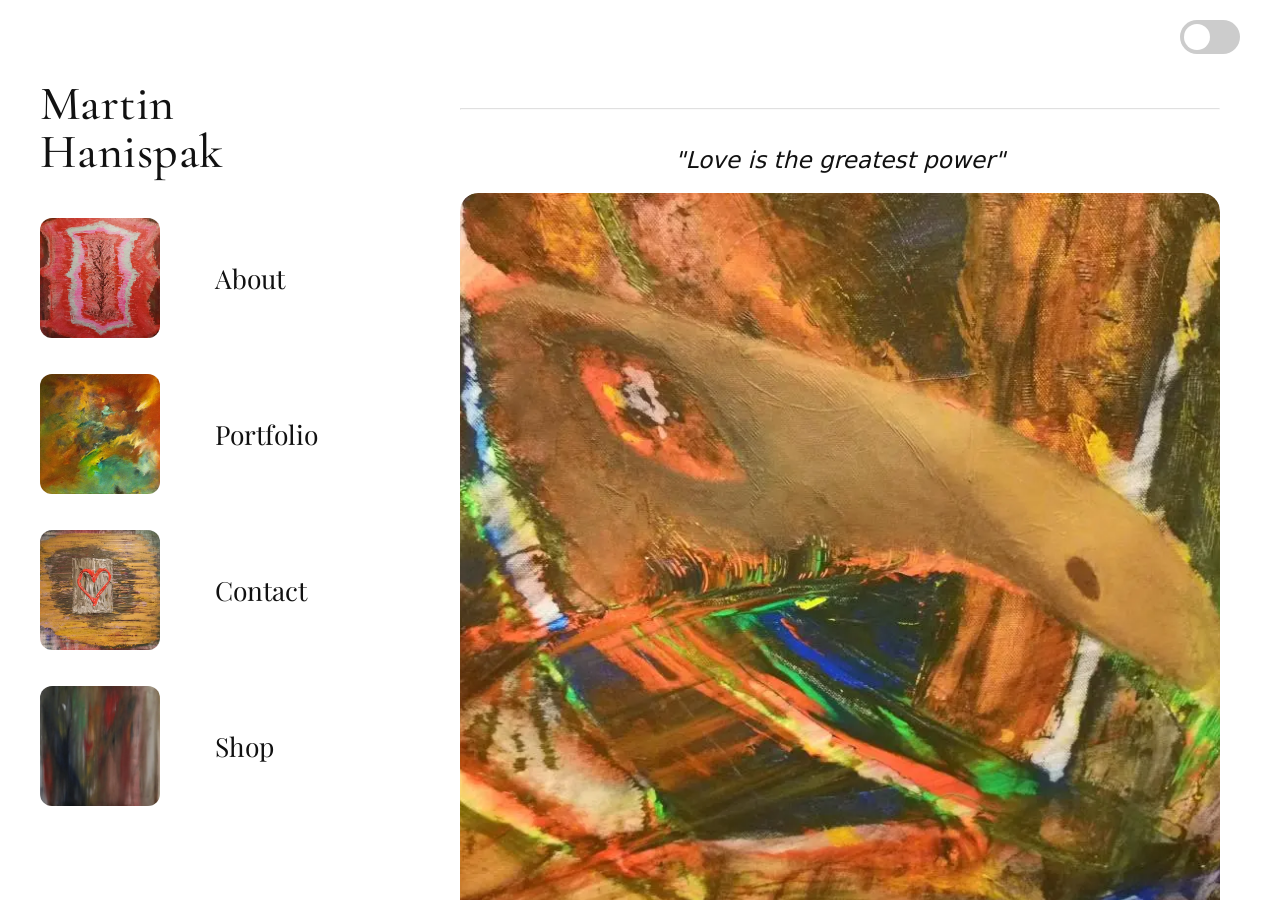
==== index.html @ a9ef5f35 "changes dark mode and about page dots on homeslide" ====
<!DOCTYPE html>
<html lang="en">
<head>
    <meta charset="UTF-8">
    <meta name="viewport" content="width=device-width, initial-scale=1.0">
    <title>Martin Hanispak</title>
    <link rel="icon" href="images/Memory.webp">
    <link rel="stylesheet" href="style.css">
        <script>
        (function(){
            document.documentElement.classList.remove('theme-preload');
            document.documentElement.style.background = '';
        })();
        </script>
</head>

<body class="home-page">

<!-- Top banner -->
<div id="top-banner" class="theme-banner" style="
    position: fixed;
    top: 20px;
    left: 50%;
    transform: translateX(-60%);
    max-width: 600px;
    color: var(--muted);
    padding: 12px 16px;
    font-size: 1rem;
    border-radius: 10px;
    z-index: 150;
    text-align: center;
    opacity: 0;
    visibility: hidden;
    pointer-events: none;
    transition: opacity 0.35s ease, visibility 0.35s ease;
">
    This website is still growing and evolving.<br>
    Feel free to explore the gallery or 
    <a href="contact.html" style="color:var(--text); text-decoration:underline;">get in touch</a>.
</div>

<!-- Dark mode slider -->
<div class="theme-control">
    <label class="switch">
        <input type="checkbox" id="dark-toggle">
        <span class="slider"></span>
    </label>

    <div id="theme-menu" style="display:none; margin-top:8px;">
        <button class="theme-option" onclick="setTheme('very')">🌙 Dark</button>
        <button class="theme-option" onclick="setTheme('warm')">☀️ Warm</button>
        <button class="theme-option" onclick="setTheme('cool')">❄️ Cool</button>
    </div>

    <div id="theme-message" style="display:none; margin-top:8px; font-size:0.85rem; color:#555;"></div>
    <div id="theme-timer" style="display:none; margin-top:4px; font-size:0.85rem; color:#555;"></div>
</div>

<div class="home-wrapper">
    <div class="home-layout">

<!-- LEFT -->

        <div class="home-left">

<h1 class="home-title">
Martin Hanispak
</h1>

<div>

<a href="about.html" class="item">
<img src="images/Memory.webp" alt="">
<span>About</span>
</a>

<a href="gallery.html" class="item">
<img src="images/Lost Acrylic on Canvas.webp" alt="">
<span>Portfolio</span>
</a>

<a href="contact.html" class="item">
<img src="images/Love.webp" alt="">
<span>Contact</span>
</a>

<a href="consulting.html" class="item">
<img src="images/Acrylic on Canvas Reused.webp" alt="">
<span>Shop</span>
</a>

</div>

</div>

<!-- RIGHT -->

        <div class="home-right">
            <div class="quote-section">

<div class="slide">

<hr class="quote-line">

<p
class="quote-text"
id="quote-text">
</p>

<div class="slideshow-image-frame">
<img
id="quote-image"
src=""
alt=""
class="hero-image slideshow-layer">
<img
id="quote-image-next"
src=""
alt=""
aria-hidden="true"
class="hero-image slideshow-layer">
</div>

<div id="slideshow-dots" class="slideshow-dots" role="group" aria-label="Choose a featured artwork"></div>

<hr class="quote-bottom">

</div>

<div class="next-preview">

<p class="next-quote">
"The next work awaits."
</p>

<img
src="images/Love.webp"
class="hero-image">

<hr class="quote-bottom">

            </div>
            
<div class="next-preview">

<p class="next-quote">
"Love is the greatest power"
</p>

<div class="hero-image-frame time-image-frame">
<img
src="images/Time.jpg"
alt="Time"
class="hero-image time-image">
</div>

<hr class="quote-bottom">

</div>

<div class="next-preview">

<p class="next-quote">
"Love is the greatest power"
</p>

<div class="hero-pair">
<img
src="images/The unknown 1-0.jpg"
alt="The Unknown 1-0"
class="hero-image">
<img
src="images/The unknown 2-0.jpg"
alt="The Unknown 2-0"
class="hero-image">
</div>

<hr class="quote-bottom">

</div>

<div class="next-preview">

<p class="next-quote">
"Love is the greatest power"
</p>

<img
src="images/Autumn or winter.jpg"
alt="Autumn or Winter"
class="hero-image zoomed-out-image">

<hr class="quote-bottom">

</div>
        </div>

    </div>
</div>

<script>
const quotes = [
    { text: "Love is the greatest power", source: "Martin Hanispak" },
    { text: "Believing in myself like no one else, yet painting for everyone else", source: "Martin Hanispak" },
    { text: "The greatest high is an expanding mind", source: "Martin Hanispak" }
];
const allImages = [
    { src: "images/Dinosaurus.webp", title: "Dinosaurus" },
    { src: "images/Fear is limitation - Love is infinity.webp", title: "Fear / Love" },
    { src: "images/Hierarchy Monster.webp", title: "Hierarchy Monster" },
    { src: "images/It is good if you are confused. It means you are constantly stepping into new territory.webp", title: "New Territory", imageClass: "slideshow-align-top", tightMobileGap: true },
    { src: "images/Human lives becomes beautiful not because we do the right thinks. Human lives becomes beautiful because we put our heart in to what we are doing..webp", title: "Heart on fire", tightMobileGap: true },
    { src: "images/disguise.webp", title: "Disguise", imageClass: "slideshow-align-top", tightMobileGap: true },

];

let current = 0;
const slideshowImages = [...document.querySelectorAll('.slideshow-layer')];
let visibleImageIndex = 0;
const slideshowDots = document.getElementById('slideshow-dots');

allImages.forEach((img, index) => {
    const dot = document.createElement('button');
    dot.type = 'button';
    dot.className = 'slideshow-dot';
    dot.dataset.slide = index;
    dot.setAttribute('aria-label', `Show artwork ${index + 1}: ${img.title}`);
    dot.setAttribute('aria-pressed', 'false');
    slideshowDots.appendChild(dot);
});

function showQuote(index = current) {
    const imageIndex = index % allImages.length;
    const q = quotes[imageIndex % quotes.length];
    const img = allImages[imageIndex];
    document.getElementById('quote-text').textContent = '"' + q.text + '"';
    document.querySelector('.slide').classList.toggle('tight-mobile-gap', Boolean(img.tightMobileGap));
    [...slideshowDots.children].forEach((dot, dotIndex) => {
        const isActive = dotIndex === imageIndex;
        dot.classList.toggle('is-active', isActive);
        dot.setAttribute('aria-pressed', String(isActive));
    });
    const nextImageIndex = 1 - visibleImageIndex;
    const outgoingImage = slideshowImages[visibleImageIndex];
    const incomingImage = slideshowImages[nextImageIndex];
    const showImage = () => {
        incomingImage.className = 'hero-image slideshow-layer ' + (img.imageClass || '');
        incomingImage.src = img.src;
        requestAnimationFrame(() => {
            incomingImage.classList.add('is-visible');
            outgoingImage.classList.remove('is-visible');
            visibleImageIndex = nextImageIndex;
        });
    };
    const preloadedImage = new Image();
    preloadedImage.onload = showImage;
    preloadedImage.onerror = showImage;
    preloadedImage.src = img.src;
    current = (imageIndex + 1) % allImages.length;
}

let slideshowTimer;

slideshowDots.addEventListener('click', event => {
    const dot = event.target.closest('button[data-slide]');
    if (!dot) return;
    clearInterval(slideshowTimer);
    showQuote(Number(dot.dataset.slide));
    slideshowTimer = setInterval(showQuote, 3000);
});

showQuote();
slideshowTimer = setInterval(showQuote, 3000);

const right = document.querySelector('.home-right');

function updateLeftScrolled() {
    const left = document.querySelector('.home-left');
    if (!left) return;
    const scrolled = window.scrollY > 120 || (right && right.scrollTop > 120);
    left.classList.toggle('scrolled', scrolled);
}

window.addEventListener('scroll', updateLeftScrolled);
if (right) right.addEventListener('scroll', updateLeftScrolled);

// run once on load
updateLeftScrolled();

</script>

<script src="theme.js"></script>

</body>
</html>
---- style.css ----
@import url('https://fonts.googleapis.com/css2?family=Cormorant+Garamond:wght@400;500;600;700&family=Playfair+Display:wght@400;500;600;700&display=swap');

:root {
    --bg: #ffffff;
    --text: #111111;
    --muted: #666666;
    --header-bg: #ffffff;
    --banner-bg: transparent;
    --banner-border: transparent;
    --field-bg: #ffffff;
    --field-border: #d1d1d1;
    --contact-link: #005bb5;
    --focus-ring: #285ddc;
}

*, *::before, *::after {
    box-sizing: border-box;
}

body.dark-very { --bg: #0a0a0a; --text: #eeeeee; --header-bg: #0a0a0a; --banner-bg: transparent; --banner-border: transparent; --field-bg: #171717; --field-border: #505050; --contact-link: #8bc5ff; --focus-ring: #8bc5ff; }
body.dark-warm { --bg: #1a140f; --text: #f0e6d2; --header-bg: #1a140f; --banner-bg: transparent; --banner-border: transparent; --field-bg: #251e17; --field-border: #5b4b3b; --contact-link: #ffd08a; --focus-ring: #ffd08a; }
body.dark-cool { --bg: #0f1a1f; --text: #e0f0ff; --header-bg: #0f1a1f; --banner-bg: transparent; --banner-border: transparent; --field-bg: #17252b; --field-border: #4a626b; --contact-link: #9cdeef; --focus-ring: #9cdeef; }

/* Muted text for secondary content, adapts to theme */
body.dark-very, body.dark-warm, body.dark-cool {
    --muted: rgba(255,255,255,0.75);
}

body {
    background: var(--bg);
    color: var(--text);
    font-family: system-ui, sans-serif;
    margin: 0;
    padding-top: 80px;
    min-height: 100vh;
}

body.home-page {
    overflow: hidden;
}

body.home-page .home-wrapper {
    min-height: calc(100vh - 80px);
}

body.home-page .home-right {
    height: calc(100vh - 80px);
}

body.home-page .home-layout {
    padding-top: 0;
}

#top-banner {
    background-color: transparent !important;
    border-color: transparent !important;
}

.theme-banner.is-visible {
    opacity: 1 !important;
    visibility: visible !important;
    pointer-events: auto !important;
}

body.home-page #top-banner {
    background-color: transparent !important;
    border: none !important;
}

body:not(.home-page) #top-banner {
    background-color: var(--bg) !important;
    border-color: var(--banner-border) !important;
}

/* NAV */
body.home-page nav,
body:not(.home-page) nav {
    background-color: var(--header-bg, #ffffff) !important;
    border-bottom: none !important;
}

nav {
    position: fixed;
    top: 0;
    width: 100%;
    z-index: 100;
}

.nav-container {
    max-width: 1100px;
    margin: 0 auto;
    padding: 0 40px;
    display: flex;
    align-items: center;
    justify-content: space-between;
    height: 80px;
}

.nav-logo img {
    height: 52px;
    border-radius: 8px;
}

.theme-control {
    position: fixed;
    top: 20px;
    right: 40px;
    z-index: 200;
    text-align: right;
}

/* HOME */

.home-wrapper {
    position: relative;
}

.home-layout{
    display:flex;
    max-width:1700px;
    margin:0 auto;
    padding:10px 40px 20px;
    gap:80px;
    align-items:flex-start;
}

.home-left {
    flex: 0 0 320px;
    width: 320px;
    position: sticky;
    top: 24px;
    align-self: flex-start;
    max-height: calc(100vh - 24px);
}

.home-right {
    flex: 1 1 0;
    min-width: 0;
    width: 100%;
    height: calc(100vh - 120px);
    overflow-y: auto;
    overflow-x: hidden;
    scrollbar-width: none;
    -ms-overflow-style: none;
}

.home-right::-webkit-scrollbar {
    width: 0;
    height: 0;
}

.home-list{

display:grid;

grid-template-columns:320px 1fr;

gap:140px;

max-width:1700px;

margin:0 auto;

padding:20px 60px 80px;

align-items:start;

}

.home-title{

font-family:
'Cormorant Garamond',
'Playfair Display',
serif;

font-size:3rem;

font-weight:500;

letter-spacing:0.01em;

margin:0 0 55px;

}

.item{

display:flex;

align-items:center;

gap:55px;

padding:18px 0;

text-decoration:none;

color:var(--text);

transition:.45s;

}

.item:hover{

transform:
translateX(10px);

}

.item img{

width:120px;

height:120px;

object-fit:cover;

border-radius:12px;

transition:.55s;

}

.item:hover img{

width:180px;

height:180px;

transform:
translateX(40px);

}

.item span{

font-family:
'Playfair Display',
serif;

font-size:1.65rem;

}

.quote-section{

flex:1;

margin-left:420px;

padding-top:10px;

padding-right:12px;

display:flex;

flex-direction:column;

align-items:center;

}

.slide,
.next-preview{

width:min(100%, 980px);

display:flex;

flex-direction:column;

align-items:center;

min-height:auto;

padding-bottom:50px;

}

.quote-line{

width:min(900px,90%);

margin-bottom:20px;

opacity:.20;

}

.quote-text,
.next-quote{

margin-bottom:24px;

max-width:800px;

font-size:1.45rem;

line-height:1.5;

text-align:center;

}

.hero-image{
    width: 100%;
    max-height: 80vh;
    height: 60vh;
    object-fit: cover;
    display:block;
    border-radius: 18px;
    box-shadow: 0 12px 30px rgba(0,0,0,0.12);
    background: var(--bg);
    margin: 0 0 20px 0;
    object-position: center center;
}

.quote-bottom{

width:60%;

margin-top:32px;

opacity:.2;

}
/* GALLERY - Clean thumbnails, no white gaps, better spacing */
.gallery {
    display: grid;
    grid-template-columns: repeat(auto-fit, minmax(320px, 1fr));
    gap: 50px;                    /* more breathing room between paintings */
    max-width: 1300px;
    margin: 80px auto;
    padding: 0 40px;
    overflow: visible;
    align-items: start;           /* prevents stretching */
}

.gallery-item {
    text-decoration: none;
    border-radius: 18px;
    overflow: hidden;
    position: relative;
    z-index: 10;
    box-shadow: 0 10px 30px rgba(0,0,0,0.08);
    cursor: pointer;
    transition: transform 0.4s ease;
    background: var(--bg);        /* prevents white gaps */
}

.gallery-item:hover {
    transform: scale(1.08);
    z-index: 20;
}

.gallery-item img {
    width: 100%;
    height: 280px;
    object-fit: cover;
    display: block;
    border-radius: 18px;
    transition: transform 0.5s ease;
    box-shadow: 0 10px 30px rgba(0,0,0,0.1);
}

.gallery-item:hover img {
    transform: scale(1.12);
}

/* LIGHTBOX with better zoom lens */
.lightbox {
    position: fixed;
    top: 0; left: 0; width: 100%; height: 100%;
    background: rgba(0,0,0,0.95);
    display: none;
    align-items: center;
    justify-content: center;
    z-index: 200;
    overflow: hidden;
}

.lightbox img {
    max-width: 90%;
    max-height: 90%;
    border-radius: 12px;
    cursor: none;
}

#zoom-lens {
    position: absolute;
    width: 220px;
    height: 220px;
    border: 4px solid rgba(255,255,255,0.95);
    border-radius: 50%;
    box-shadow: 0 0 30px rgba(0,0,0,0.8);
    pointer-events: none;
    display: none;
    overflow: hidden;
}

#zoom-lens img {
    position: absolute;
    width: 700%;
    height: 700%;
    object-fit: none;
}

#lightbox-info {
    top: 28% !important;
    width: min(240px, 24vw) !important;
}

#lightbox-full-title {
    margin-bottom: 24px;
    overflow-wrap: anywhere;
}

#lightbox-meta {
    line-height: 1.8;
    overflow-wrap: anywhere;
}

@media (max-width: 800px) {
    #lightbox-info {
        top: 28% !important;
        width: min(260px, 68vw) !important;
        right: 20px !important;
    }
}

/* iPhone slider */
.switch {
    position: relative;
    display: inline-block;
    width: 60px;
    height: 34px;
}

.switch input {
    opacity: 0;
    width: 0;
    height: 0;
}

.slider {
    position: absolute;
    cursor: pointer;
    top: 0; left: 0; right: 0; bottom: 0;
    background-color: #ccc;
    transition: .4s;
    border-radius: 34px;
}

.slider:before {
    position: absolute;
    content: "";
    height: 26px;
    width: 26px;
    left: 4px;
    bottom: 4px;
    background-color: white;
    transition: .4s;
    border-radius: 50%;
}

input:checked + .slider {
    background-color: #2196F3;
}

input:checked + .slider:before {
    transform: translateX(26px);
}

.theme-option {
    margin: 3px;
    padding: 7px 12px;
    font-size: 0.85rem;
    font-family: 'Inter', 'Segoe UI', Arial, sans-serif;
    border: none;
    border-radius: 999px;
    background: rgba(255,255,255,0.9);
    color: var(--text);
    box-shadow: 0 2px 8px rgba(0,0,0,0.12);
    cursor: pointer;
    transition: transform 0.2s ease, box-shadow 0.2s ease, background 0.2s ease;
}

.theme-option:hover {
    transform: translateY(-1px);
    box-shadow: 0 4px 12px rgba(0,0,0,0.16);
    background: rgba(255,255,255,1);
}

body.dark-very .theme-option,
body.dark-warm .theme-option,
body.dark-cool .theme-option {
    background: rgba(255,255,255,0.12);
    color: var(--text);
    box-shadow: 0 2px 8px rgba(0,0,0,0.18);
}

body.dark-very .theme-option:hover,
body.dark-warm .theme-option:hover,
body.dark-cool .theme-option:hover {
    background: rgba(255,255,255,0.2);
}

/* FOOTER */
footer {
    text-align: center;
    padding: 60px 20px 40px;
    color: #666;
    font-size: 1rem;
}

footer a img {
    height: 40px;
    border-radius: 8px;
}
@keyframes flash {
    0% { transform: scale(1); }
    50% { transform: scale(1.15); filter: brightness(1.5); }
    100% { transform: scale(1); }
}

.flash-toggle {
    animation: flash 0.4s infinite;
}

/* ===== HOME LAYOUT ===== */

.home-list {
    position: relative;
}

.home-left.scrolled {
    opacity: 0.82;
}

.quote-section {
    flex: 1;
    display: flex;
    flex-direction: column;
    align-items: center;
    width: 100%;
    max-width: 100%;
    margin: 0;
    padding: 20px 20px 40px;
}

.slide,
.next-preview {
    width: 100%;
    min-height: auto;
    display: flex;
    flex-direction: column;
    justify-content: flex-start;
    align-items: center;
    padding-bottom: 24px;
}

.quote-line {
    width: min(900px, 100%);
    margin-bottom: 10px;
    opacity: 0.3;
}

.quote-text,
.next-quote {
    font-style: italic;
    font-size: 1.45rem;
    line-height: 1.45;
    text-align: center;
    margin-bottom: 16px;
    max-width: 760px;
}


.home-title {
    font-family: 'Cormorant Garamond', 'Playfair Display', serif;
    font-size: 3rem;
    font-weight: 500;
    letter-spacing: 0.01em;
    line-height: 1;
    margin: 0 0 24px 0;
}

.quote-bottom{

width:min(700px,70%);

margin-top:24px;

opacity:.18;

}

.home-page .hero-image {
    height: 82vh;
    max-height: 980px;
    min-height: 460px;
}

.home-page .slideshow-image-frame {
    position: relative;
    width: 100%;
    height: 82vh;
    max-height: 980px;
    min-height: 460px;
    margin-bottom: 20px;
    overflow: hidden;
    border-radius: 18px;
}

.home-page .slideshow-image-frame .slideshow-layer {
    position: absolute;
    inset: 0;
    width: 100%;
    height: 100%;
    max-height: none;
    min-height: 0;
    margin: 0;
    opacity: 0;
    transition: opacity 0.65s ease;
}

.home-page .slideshow-image-frame .slideshow-layer.is-visible {
    opacity: 1;
}

.home-page .slideshow-align-top {
    object-position: center top;
}

.home-page .hero-pair {
    width: 100%;
    display: flex;
    gap: 18px;
    overflow: hidden;
}

.home-page .hero-pair .hero-image {
    width: calc(50% - 9px);
    flex: 1 1 0;
    object-fit: contain;
    background: var(--bg);
}

.home-page .zoomed-out-image {
    object-fit: contain;
    padding: 8px;
    box-sizing: border-box;
}

.home-page .hero-image-frame {
    width: 100%;
    overflow: hidden;
    border-radius: 18px;
}

.home-page .time-image {
    object-fit: cover;
    object-position: 56% 50%;
    transform: translate(-30px, 270px) scale(1.75);
}

.slideshow-dots {
    display: flex;
    justify-content: center;
    align-items: center;
    gap: 2px;
    margin: -4px 0 12px;
}

.slideshow-dot {
    display: grid;
    place-items: center;
    width: 24px;
    height: 24px;
    padding: 0;
    border: 0;
    background: transparent;
    cursor: pointer;
}

.slideshow-dot::before {
    content: "";
    width: 6px;
    height: 6px;
    border-radius: 50%;
    background: var(--muted);
    opacity: 0.4;
    transition: opacity 0.2s ease, transform 0.2s ease;
}

.slideshow-dot:hover::before,
.slideshow-dot.is-active::before {
    opacity: 0.9;
}

.slideshow-dot.is-active::before {
    transform: scale(1.25);
}

.slideshow-dot:focus-visible {
    outline: 2px solid var(--text);
    outline-offset: -2px;
    border-radius: 50%;
}

.contact-field {
    display: block;
    width: 100%;
    padding: 16px;
    margin-bottom: 20px;
    border: 1px solid var(--field-border);
    border-radius: 8px;
    background: var(--field-bg);
    color: var(--text);
    font: inherit;
    font-size: 1.05rem;
}

.contact-field::placeholder {
    color: var(--muted);
    opacity: 1;
}

.contact-field:focus-visible {
    outline: 2px solid var(--focus-ring);
    outline-offset: 2px;
}

.contact-message {
    margin-bottom: 30px;
    resize: vertical;
}

.contact-submit {
    width: 100%;
    padding: 16px;
    border: 0;
    border-radius: 8px;
    background: var(--text);
    color: var(--bg);
    font: inherit;
    font-size: 1.1rem;
    cursor: pointer;
    transition: opacity 0.2s ease;
}

.contact-submit:hover {
    opacity: 0.82;
}

.contact-submit:focus-visible,
.contact-links a:focus-visible {
    outline: 2px solid var(--focus-ring);
    outline-offset: 3px;
}

.contact-divider {
    color: var(--muted);
}

.contact-links a {
    color: var(--contact-link);
    text-decoration: underline;
    text-underline-offset: 3px;
}

@media (max-width: 700px) {
    body.home-page #top-banner,
    body.home-page #theme-menu,
    body.home-page #theme-message,
    body.home-page #theme-timer {
        display: none !important;
    }

    body.home-page::before {
        content: "";
        position: fixed;
        inset: 0 0 auto;
        height: 58px;
        background: var(--bg);
        box-shadow: 0 1px 10px rgba(0, 0, 0, 0.08);
        z-index: 199;
        pointer-events: none;
    }

    body.home-page .theme-control {
        position: fixed;
        top: max(12px, env(safe-area-inset-top));
        right: 12px;
        z-index: 200;
    }

    body.home-page {
        overflow: auto;
    }

    body.home-page .home-wrapper {
        min-height: auto;
    }

    body.home-page .home-layout {
        flex-direction: column;
        gap: 24px;
        padding: 0 12px 20px;
    }

    body.home-page .home-left {
        position: relative;
        top: auto;
        width: 100%;
        flex: 0 0 auto;
        max-height: none;
    }

    body.home-page .home-right {
        width: 100%;
        height: auto;
        overflow: visible;
    }

    body.home-page .item {
        gap: 16px;
        padding: 12px 0;
    }

    body.home-page .item img,
    body.home-page .item:hover img {
        width: 72px;
        height: 72px;
        transform: none;
    }

    .home-page .quote-section {
        padding: 12px 12px 28px;
    }

    .home-page .slide,
    .home-page .next-preview {
        padding-bottom: 0;
    }

    .home-page .quote-line {
        margin: 0 auto 12px;
    }

    .home-page .quote-bottom {
        margin: 12px auto 0;
    }

    .home-page .hero-image {
        margin: 0 0 12px;
    }

    .home-page .slideshow-image-frame,
    .home-page .time-image-frame,
    .home-page .hero-pair {
        margin-bottom: 12px;
    }

    .home-page .slideshow-image-frame .hero-image,
    .home-page .time-image-frame .hero-image,
    .home-page .hero-pair .hero-image {
        margin: 0;
    }

    .home-page .hero-image {
        height: 64vh;
        min-height: 300px;
        max-height: 700px;
    }

    .home-page .slideshow-image-frame {
        height: 64vh;
        min-height: 300px;
        max-height: 700px;
    }

    .home-page .hero-pair {
        gap: 8px;
    }

    .home-page .hero-pair .hero-image {
        width: calc(50% - 4px);
        height: auto;
        min-height: 0;
        max-height: none;
    }

    .home-page .zoomed-out-image {
        height: auto;
        min-height: 0;
        max-height: none;
    }

    .home-page .time-image {
        transform: translate(-30px, 205px) scale(1.75);
    }

    .home-page .quote-text,
    .home-page .next-quote {
        font-size: 1.2rem;
        margin: 0 0 12px;
    }

    .home-page .slide.tight-mobile-gap .quote-text {
        margin-bottom: 6px;
    }
}
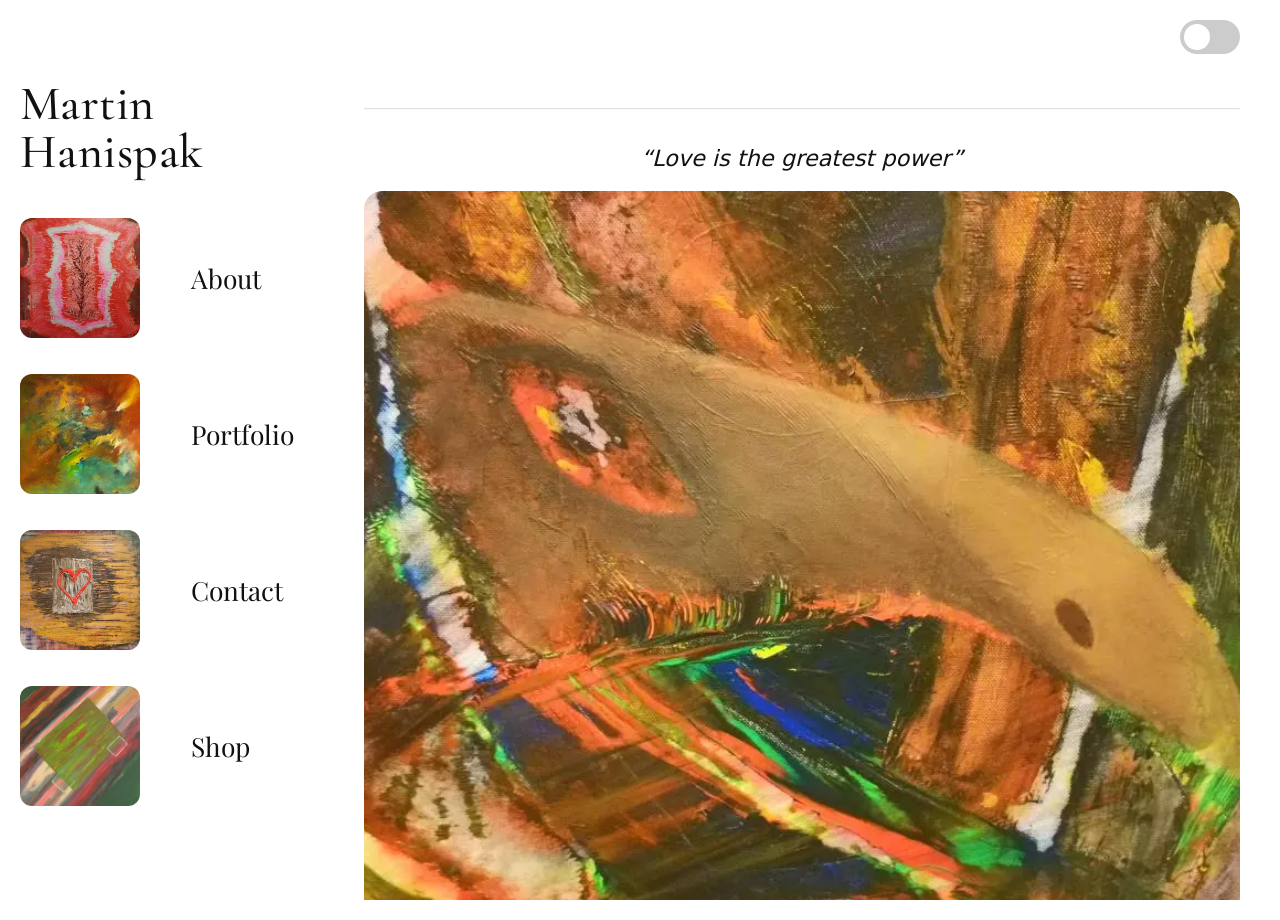
==== commit cf13ca78: "home page and icons to quick access added" ====
--- a/index.html
+++ b/index.html
@@ -85,7 +85,7 @@
 </a>
 
 <a href="consulting.html" class="item">
-<img src="images/Acrylic on Canvas Reused.webp" alt="">
+<img src="images/Sliding square.jpg" alt="">
 <span>Shop</span>
 </a>
 
@@ -129,8 +129,9 @@
 
 <div class="next-preview">
 
-<p class="next-quote">
-"The next work awaits."
+                <p class="next-quote quote-with-attribution">
+“When I write, I feel like an armless, legless man with a crayon in his mouth.”
+<span class="quote-attribution">— Kurt Vonnegut</span>
 </p>
 
 <img
@@ -202,7 +203,8 @@
 const quotes = [
     { text: "Love is the greatest power", source: "Martin Hanispak" },
     { text: "Believing in myself like no one else, yet painting for everyone else", source: "Martin Hanispak" },
-    { text: "The greatest high is an expanding mind", source: "Martin Hanispak" }
+    { text: "The greatest high is an expanding mind", source: "Martin Hanispak" },
+    { text: "When I write, I feel like an armless, legless man with a crayon in his mouth.", attribution: "Kurt Vonnegut" }
 ];
 const allImages = [
     { src: "images/Dinosaurus.webp", title: "Dinosaurus" },
@@ -233,7 +235,18 @@
     const imageIndex = index % allImages.length;
     const q = quotes[imageIndex % quotes.length];
     const img = allImages[imageIndex];
-    document.getElementById('quote-text').textContent = '"' + q.text + '"';
+    const quoteText = document.getElementById('quote-text');
+    quoteText.classList.toggle('quote-with-attribution', Boolean(q.attribution));
+    quoteText.replaceChildren();
+    const quoteBody = document.createElement('span');
+    quoteBody.textContent = '“' + q.text + '”';
+    quoteText.appendChild(quoteBody);
+    if (q.attribution) {
+        const attribution = document.createElement('span');
+        attribution.className = 'quote-attribution';
+        attribution.textContent = '— ' + q.attribution;
+        quoteText.appendChild(attribution);
+    }
     document.querySelector('.slide').classList.toggle('tight-mobile-gap', Boolean(img.tightMobileGap));
     [...slideshowDots.children].forEach((dot, dotIndex) => {
         const isActive = dotIndex === imageIndex;
--- a/style.css
+++ b/style.css
@@ -39,6 +39,10 @@
     overflow: hidden;
 }
 
+body.about-page {
+    overflow: hidden;
+}
+
 body.home-page .home-wrapper {
     min-height: calc(100vh - 80px);
 }
@@ -101,6 +105,87 @@
     border-radius: 8px;
 }
 
+.page-title {
+    margin: 0 0 48px;
+    font-family: 'Playfair Display', serif;
+    font-size: 2.5rem;
+    font-weight: 400;
+    line-height: 1.1;
+    text-align: center;
+}
+
+@media (max-width: 768px) {
+    .page-title {
+        font-size: 2rem;
+    }
+}
+
+.page-nav-container {
+    justify-content: center;
+}
+
+.page-nav-links {
+    display: flex;
+    align-items: center;
+    justify-content: center;
+    gap: 16px;
+}
+
+.page-nav-link {
+    position: relative;
+    display: grid;
+    place-items: center;
+    width: 52px;
+    height: 52px;
+    border-radius: 8px;
+    text-decoration: none;
+}
+
+.page-nav-link img {
+    width: 52px;
+    height: 52px;
+    object-fit: cover;
+    border-radius: 8px;
+    transition: transform 0.35s ease;
+}
+
+@media (hover: hover) and (pointer: fine) {
+    .page-nav-link:hover img {
+        transform: translateY(-4px) scale(1.06);
+    }
+}
+
+.page-nav-link:focus-visible {
+    outline: 2px solid var(--focus-ring);
+    outline-offset: 3px;
+}
+
+.page-nav-label {
+    position: absolute;
+    top: calc(100% + 8px);
+    left: 50%;
+    z-index: 101;
+    font-family: 'Playfair Display', serif;
+    font-size: 0.9rem;
+    font-weight: 500;
+    color: var(--text);
+    line-height: 1.2;
+    white-space: nowrap;
+    text-shadow: 0 1px 5px var(--bg);
+    opacity: 0;
+    visibility: hidden;
+    pointer-events: none;
+    transform: translate(-50%, -2px);
+    transition: opacity 0.15s ease, transform 0.15s ease, visibility 0.15s ease;
+}
+
+.page-nav-link:hover .page-nav-label,
+.page-nav-link:focus-visible .page-nav-label {
+    opacity: 1;
+    visibility: visible;
+    transform: translate(-50%, 0);
+}
+
 .theme-control {
     position: fixed;
     top: 20px;
@@ -117,16 +202,16 @@
 
 .home-layout{
     display:flex;
-    max-width:1700px;
+    max-width:1800px;
     margin:0 auto;
-    padding:10px 40px 20px;
-    gap:80px;
+    padding:10px 20px 20px;
+    gap:24px;
     align-items:flex-start;
 }
 
 .home-left {
-    flex: 0 0 320px;
-    width: 320px;
+    flex: 0 0 300px;
+    width: 300px;
     position: sticky;
     top: 24px;
     align-self: flex-start;
@@ -190,7 +275,7 @@
 
 align-items:center;
 
-gap:55px;
+gap:51px;
 
 padding:18px 0;
 
@@ -294,14 +379,26 @@
 
 margin-bottom:24px;
 
-max-width:800px;
-
-font-size:1.45rem;
+max-width:900px;
+
+font-size:1.4rem;
 
 line-height:1.5;
 
 text-align:center;
 
+}
+
+.quote-attribution {
+    display: inline;
+    margin-left: 0.4em;
+    font-family: 'Playfair Display', serif;
+    font-size: 0.8em;
+    line-height: 1.2;
+}
+
+.home-page .quote-with-attribution {
+    font-size: 1.4rem;
 }
 
 .hero-image{
@@ -570,11 +667,11 @@
 .quote-text,
 .next-quote {
     font-style: italic;
-    font-size: 1.45rem;
+    font-size: 1.4rem;
     line-height: 1.45;
     text-align: center;
     margin-bottom: 16px;
-    max-width: 760px;
+    max-width: 900px;
 }
 
 
@@ -598,7 +695,7 @@
 }
 
 .home-page .hero-image {
-    height: 82vh;
+    height: 92vh;
     max-height: 980px;
     min-height: 460px;
 }
@@ -606,7 +703,7 @@
 .home-page .slideshow-image-frame {
     position: relative;
     width: 100%;
-    height: 82vh;
+    height: 92vh;
     max-height: 980px;
     min-height: 460px;
     margin-bottom: 20px;
@@ -639,18 +736,18 @@
     display: flex;
     gap: 18px;
     overflow: hidden;
+    border-radius: 18px;
 }
 
 .home-page .hero-pair .hero-image {
     width: calc(50% - 9px);
     flex: 1 1 0;
-    object-fit: contain;
-    background: var(--bg);
+    object-fit: cover;
 }
 
 .home-page .zoomed-out-image {
-    object-fit: contain;
-    padding: 8px;
+    object-fit: cover;
+    padding: 0;
     box-sizing: border-box;
 }
 
@@ -772,6 +869,52 @@
 }
 
 @media (max-width: 700px) {
+    .page-nav-container {
+        padding: 0 16px;
+    }
+
+    .page-nav-links {
+        gap: 8px;
+    }
+
+    .page-nav-link {
+        display: flex;
+        flex-direction: column;
+        justify-content: center;
+        height: auto;
+        gap: 2px;
+    }
+
+    .page-nav-label {
+        position: static;
+        padding: 0;
+        font-size: 0.7rem;
+        opacity: 1;
+        visibility: visible;
+        transform: none;
+    }
+
+    .page-nav-link:hover .page-nav-label,
+    .page-nav-link:focus-visible .page-nav-label {
+        transform: none;
+    }
+}
+
+@media (max-width: 360px) {
+    .page-nav-container {
+        padding: 0 12px;
+    }
+
+    .page-nav-links {
+        gap: 4px;
+    }
+
+    .page-nav-label {
+        font-size: 0.62rem;
+    }
+}
+
+@media (max-width: 700px) {
     body.home-page #top-banner,
     body.home-page #theme-menu,
     body.home-page #theme-message,
@@ -826,7 +969,7 @@
     }
 
     body.home-page .item {
-        gap: 16px;
+        gap: 12px;
         padding: 12px 0;
     }
 
@@ -905,7 +1048,7 @@
 
     .home-page .quote-text,
     .home-page .next-quote {
-        font-size: 1.2rem;
+        font-size: 1.3rem;
         margin: 0 0 12px;
     }
 
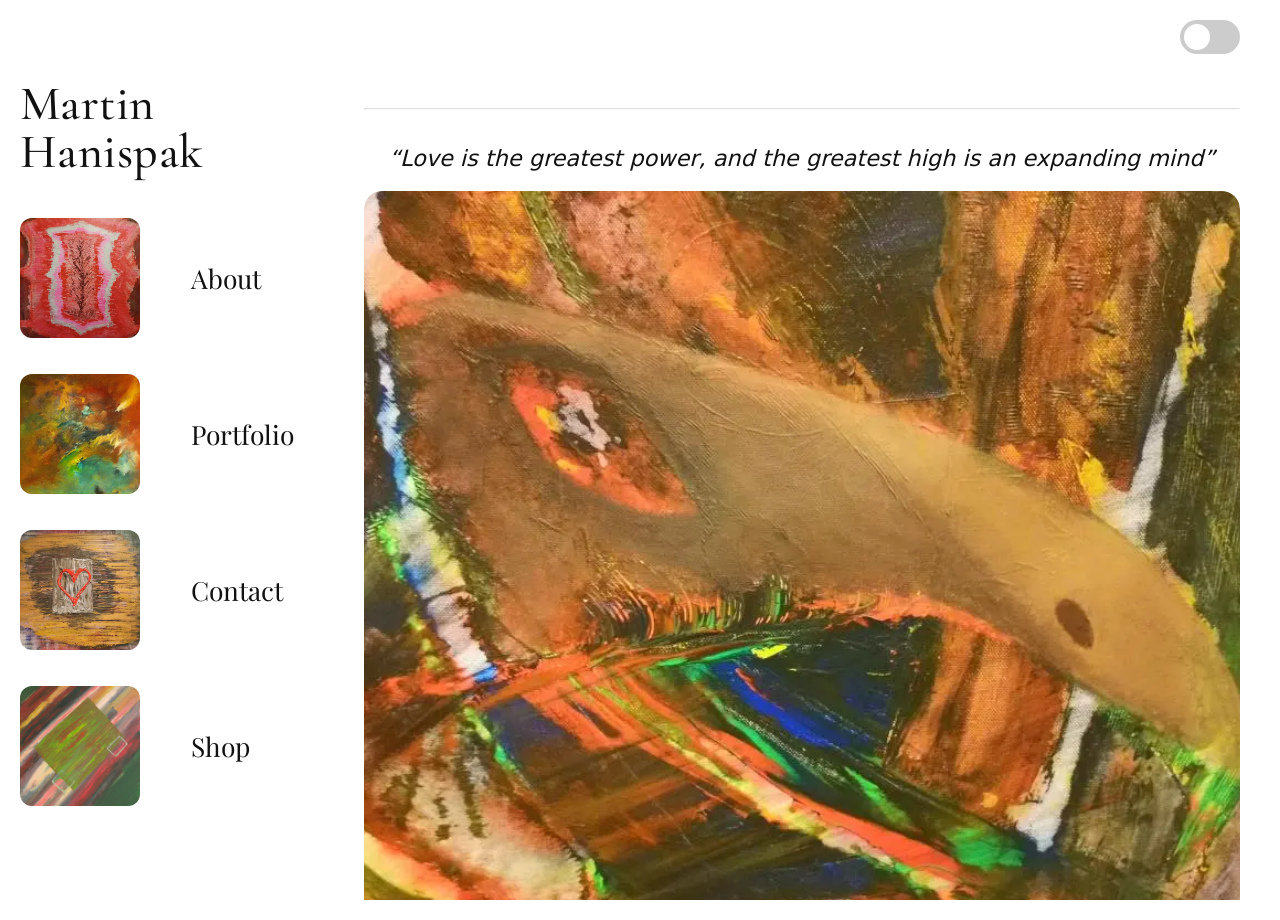
==== commit 03521452: "quotes updated" ====
--- a/index.html
+++ b/index.html
@@ -145,7 +145,7 @@
 <div class="next-preview">
 
 <p class="next-quote">
-"Love is the greatest power"
+"Love is the greatest power, and the greatest high is an expanding mind"
 </p>
 
 <div class="hero-image-frame time-image-frame">
@@ -162,7 +162,7 @@
 <div class="next-preview">
 
 <p class="next-quote">
-"Love is the greatest power"
+"The greatest enemy of knowledge is not ignorance, it is the illusion of knowledge. — Stephen Hawking""
 </p>
 
 <div class="hero-pair">
@@ -183,7 +183,7 @@
 <div class="next-preview">
 
 <p class="next-quote">
-"Love is the greatest power"
+"Life can only be understood backwards; but it must be lived forwards. — Søren Kierkegaard""
 </p>
 
 <img
@@ -201,10 +201,11 @@
 
 <script>
 const quotes = [
-    { text: "Love is the greatest power", source: "Martin Hanispak" },
-    { text: "Believing in myself like no one else, yet painting for everyone else", source: "Martin Hanispak" },
-    { text: "The greatest high is an expanding mind", source: "Martin Hanispak" },
-    { text: "When I write, I feel like an armless, legless man with a crayon in his mouth.", attribution: "Kurt Vonnegut" }
+    { text: "Love is the greatest power, and the greatest high is an expanding mind", source: "Martin Hanispak" },
+    { text: "Scars are the stories stitched into our skin. Marks of the battles we fought to win. They whisper the truth in every line teaching us strength through pain and time.,", source: "Martin Hanispak" },
+    { text: "The greatest enemy of knowledge is not ignorance, it is the illusion of knowledge. — Stephen Hawking", source: "Martin Hanispak" },
+    { text: "When I write, I feel like an armless, legless man with a crayon in his mouth.", attribution: "Kurt Vonnegut" },
+    { text: "Life can only be understood backwards; but it must be lived forwards. — Søren Kierkegaard", source: "Martin Hanispak" }
 ];
 const allImages = [
     { src: "images/Dinosaurus.webp", title: "Dinosaurus" },
--- a/style.css
+++ b/style.css
@@ -39,10 +39,6 @@
     overflow: hidden;
 }
 
-body.about-page {
-    overflow: hidden;
-}
-
 body.home-page .home-wrapper {
     min-height: calc(100vh - 80px);
 }
@@ -150,8 +146,12 @@
 }
 
 @media (hover: hover) and (pointer: fine) {
+    .page-nav-links {
+        transform: translateY(1px);
+    }
+
     .page-nav-link:hover img {
-        transform: translateY(-4px) scale(1.06);
+        transform: translateY(-10px) scale(1.16);
     }
 }
 
@@ -162,16 +162,18 @@
 
 .page-nav-label {
     position: absolute;
-    top: calc(100% + 8px);
+    top: calc(100% - 1px);
     left: 50%;
     z-index: 101;
+    padding: 0 2px;
+    background: transparent;
     font-family: 'Playfair Display', serif;
     font-size: 0.9rem;
-    font-weight: 500;
+    font-weight: 600;
     color: var(--text);
     line-height: 1.2;
     white-space: nowrap;
-    text-shadow: 0 1px 5px var(--bg);
+    text-shadow: 0 1px 4px var(--header-bg);
     opacity: 0;
     visibility: hidden;
     pointer-events: none;
@@ -183,7 +185,7 @@
 .page-nav-link:focus-visible .page-nav-label {
     opacity: 1;
     visibility: visible;
-    transform: translate(-50%, 0);
+    transform: translate(-50%, -4px);
 }
 
 .theme-control {
@@ -424,13 +426,19 @@
 
 }
 /* GALLERY - Clean thumbnails, no white gaps, better spacing */
+.portfolio-container {
+    max-width: 1560px;
+    margin: 80px auto;
+    padding: 0 32px;
+}
+
 .gallery {
     display: grid;
-    grid-template-columns: repeat(auto-fit, minmax(320px, 1fr));
-    gap: 50px;                    /* more breathing room between paintings */
-    max-width: 1300px;
-    margin: 80px auto;
-    padding: 0 40px;
+    grid-template-columns: repeat(3, minmax(0, 1fr));
+    gap: 32px;
+    max-width: 1500px;
+    margin: 64px auto;
+    padding: 0 12px;
     overflow: visible;
     align-items: start;           /* prevents stretching */
 }
@@ -454,7 +462,8 @@
 
 .gallery-item img {
     width: 100%;
-    height: 280px;
+    height: auto;
+    aspect-ratio: 4 / 3;
     object-fit: cover;
     display: block;
     border-radius: 18px;
@@ -464,6 +473,20 @@
 
 .gallery-item:hover img {
     transform: scale(1.12);
+}
+
+@media (max-width: 1100px) {
+    .gallery {
+        grid-template-columns: repeat(2, minmax(0, 1fr));
+    }
+}
+
+@media (max-width: 600px) {
+    .gallery {
+        grid-template-columns: minmax(0, 1fr);
+        gap: 24px;
+        padding: 0 12px;
+    }
 }
 
 /* LIGHTBOX with better zoom lens */
@@ -608,7 +631,7 @@
 footer {
     text-align: center;
     padding: 60px 20px 40px;
-    color: #666;
+    color: var(--muted);
     font-size: 1rem;
 }
 
@@ -888,6 +911,9 @@
     .page-nav-label {
         position: static;
         padding: 0;
+        border-radius: 0;
+        background: transparent;
+        box-shadow: none;
         font-size: 0.7rem;
         opacity: 1;
         visibility: visible;
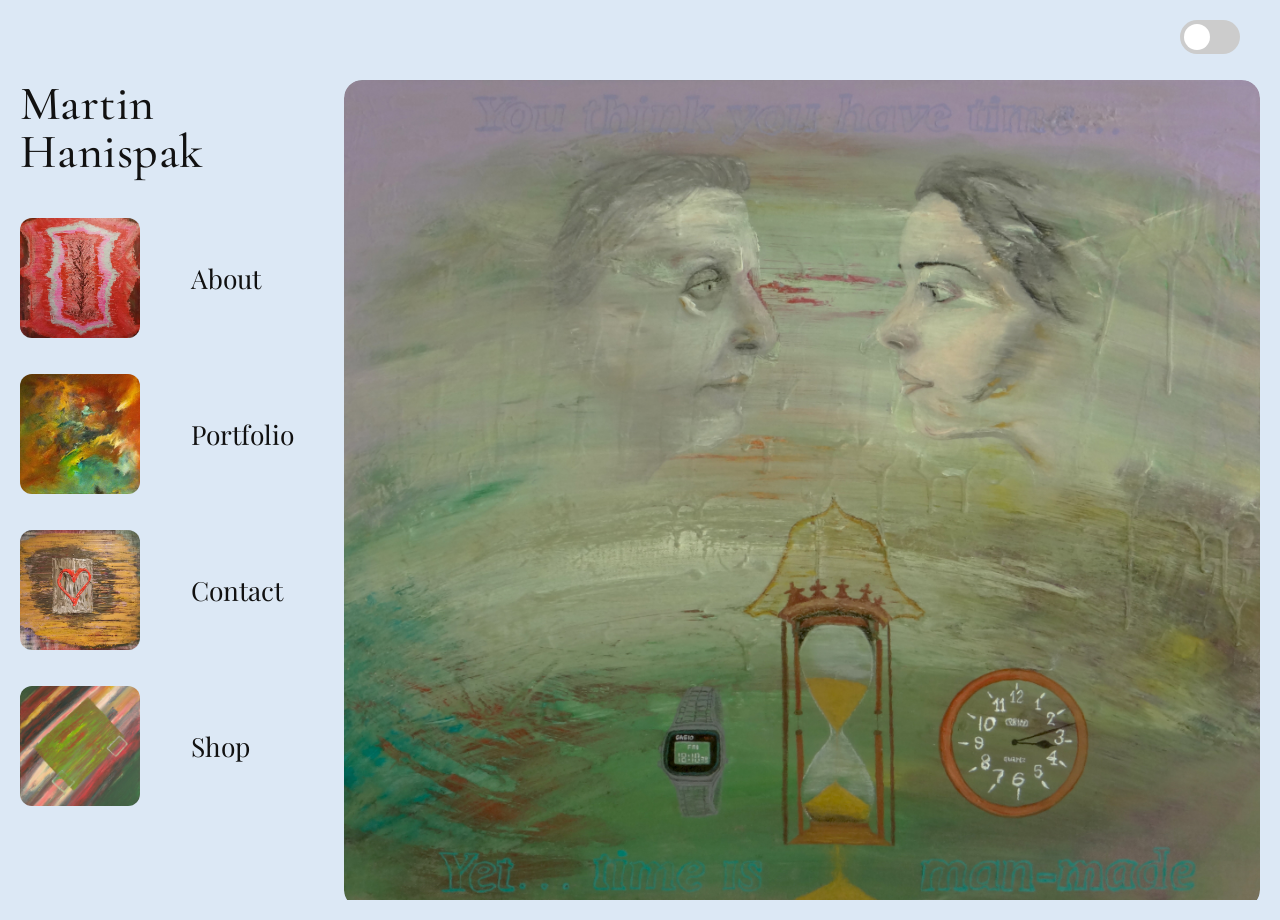
==== commit 879340ef: "home page changes" ====
--- a/index.html
+++ b/index.html
@@ -100,13 +100,6 @@
 
 <div class="slide">
 
-<hr class="quote-line">
-
-<p
-class="quote-text"
-id="quote-text">
-</p>
-
 <div class="slideshow-image-frame">
 <img
 id="quote-image"
@@ -123,52 +116,27 @@
 
 <div id="slideshow-dots" class="slideshow-dots" role="group" aria-label="Choose a featured artwork"></div>
 
-<hr class="quote-bottom">
-
-</div>
-
-<div class="next-preview">
-
-                <p class="next-quote quote-with-attribution">
+</div>
+
+<div class="next-preview quote-preview">
+
+<hr class="quote-line">
+
+<p class="next-quote quote-with-attribution">
 “When I write, I feel like an armless, legless man with a crayon in his mouth.”
 <span class="quote-attribution">— Kurt Vonnegut</span>
 </p>
 
-<img
-src="images/Love.webp"
-class="hero-image">
-
 <hr class="quote-bottom">
 
             </div>
             
 <div class="next-preview">
 
-<p class="next-quote">
-"Love is the greatest power, and the greatest high is an expanding mind"
-</p>
-
-<div class="hero-image-frame time-image-frame">
-<img
-src="images/Time.jpg"
-alt="Time"
-class="hero-image time-image">
-</div>
-
-<hr class="quote-bottom">
-
-</div>
-
-<div class="next-preview">
-
-<p class="next-quote">
-"The greatest enemy of knowledge is not ignorance, it is the illusion of knowledge. — Stephen Hawking""
-</p>
-
 <div class="hero-pair">
 <img
-src="images/The unknown 1-0.jpg"
-alt="The Unknown 1-0"
+src="images/It is good if you are confused. It means you are constantly stepping into new territory.webp"
+alt="New Territory, acrylic on canvas"
 class="hero-image">
 <img
 src="images/The unknown 2-0.jpg"
@@ -176,24 +144,37 @@
 class="hero-image">
 </div>
 
+</div>
+
+<div class="next-preview quote-preview">
+
+<hr class="quote-line">
+
+<p class="next-quote quote-with-attribution">
+"Life can only be understood backwards; but it must be lived forwards.”
+<span class="quote-attribution">— Kierkegaard</span>
+</p>
+
 <hr class="quote-bottom">
-
-</div>
-
-<div class="next-preview">
-
-<p class="next-quote">
-"Life can only be understood backwards; but it must be lived forwards. — Søren Kierkegaard""
-</p>
 
 <img
 src="images/Autumn or winter.jpg"
 alt="Autumn or Winter"
 class="hero-image zoomed-out-image">
 
+</div>
+
+<div class="next-preview quote-preview">
+
+<hr class="quote-line">
+
+<p
+class="quote-text"
+id="quote-text">
+</p>
+
 <hr class="quote-bottom">
 
-</div>
         </div>
 
     </div>
@@ -201,19 +182,18 @@
 
 <script>
 const quotes = [
-    { text: "Love is the greatest power, and the greatest high is an expanding mind", source: "Martin Hanispak" },
-    { text: "Scars are the stories stitched into our skin. Marks of the battles we fought to win. They whisper the truth in every line teaching us strength through pain and time.,", source: "Martin Hanispak" },
-    { text: "The greatest enemy of knowledge is not ignorance, it is the illusion of knowledge. — Stephen Hawking", source: "Martin Hanispak" },
+    { text: "Scars are the stories stitched into our skin. Marks of the battles we fought to win.", source: "Martin Hanispak" },
+    { text: "The greatest enemy of knowledge is not ignorance, it is the illusion of knowledge.", attribution: "Stephen Hawking" },
     { text: "When I write, I feel like an armless, legless man with a crayon in his mouth.", attribution: "Kurt Vonnegut" },
-    { text: "Life can only be understood backwards; but it must be lived forwards. — Søren Kierkegaard", source: "Martin Hanispak" }
+    { text: "Life can only be understood backwards; but it must be lived forwards.", attribution: "Søren Kierkegaard" }
 ];
 const allImages = [
-    { src: "images/Dinosaurus.webp", title: "Dinosaurus" },
+    { src: "images/Time.jpg", title: "Time" },
     { src: "images/Fear is limitation - Love is infinity.webp", title: "Fear / Love" },
     { src: "images/Hierarchy Monster.webp", title: "Hierarchy Monster" },
     { src: "images/It is good if you are confused. It means you are constantly stepping into new territory.webp", title: "New Territory", imageClass: "slideshow-align-top", tightMobileGap: true },
     { src: "images/Human lives becomes beautiful not because we do the right thinks. Human lives becomes beautiful because we put our heart in to what we are doing..webp", title: "Heart on fire", tightMobileGap: true },
-    { src: "images/disguise.webp", title: "Disguise", imageClass: "slideshow-align-top", tightMobileGap: true },
+    { src: "images/Love.webp", title: "Love" },
 
 ];
 
@@ -287,19 +267,41 @@
 slideshowTimer = setInterval(showQuote, 3000);
 
 const right = document.querySelector('.home-right');
-
-function updateLeftScrolled() {
-    const left = document.querySelector('.home-left');
-    if (!left) return;
-    const scrolled = window.scrollY > 120 || (right && right.scrollTop > 120);
-    left.classList.toggle('scrolled', scrolled);
+const left = document.querySelector('.home-left');
+const thumbnails = left ? [...left.querySelectorAll('.item img')] : [];
+let thumbnailFadeUpdateScheduled = false;
+
+function updateThumbnailFade() {
+    thumbnailFadeUpdateScheduled = false;
+    if (!left || !right || thumbnails.length === 0) return;
+
+    const isMobile = window.matchMedia('(max-width: 700px)').matches;
+    const scrollHeight = isMobile
+        ? document.documentElement.scrollHeight
+        : right.scrollHeight;
+    const viewportHeight = isMobile ? window.innerHeight : right.clientHeight;
+    const scrollPosition = isMobile ? window.scrollY : right.scrollTop;
+    const maxScroll = scrollHeight - viewportHeight;
+    const progress = maxScroll > 0
+        ? Math.min(1, Math.max(0, scrollPosition / maxScroll))
+        : 0;
+
+    thumbnails.forEach((thumbnail, index) => {
+        const thumbnailProgress = Math.min(1, Math.max(0, progress * thumbnails.length - index));
+        thumbnail.style.setProperty('--thumbnail-opacity', String(1 - thumbnailProgress * 0.65));
+    });
 }
 
-window.addEventListener('scroll', updateLeftScrolled);
-if (right) right.addEventListener('scroll', updateLeftScrolled);
-
-// run once on load
-updateLeftScrolled();
+function scheduleThumbnailFadeUpdate() {
+    if (thumbnailFadeUpdateScheduled) return;
+    thumbnailFadeUpdateScheduled = true;
+    window.requestAnimationFrame(updateThumbnailFade);
+}
+
+window.addEventListener('scroll', scheduleThumbnailFadeUpdate, { passive: true });
+window.addEventListener('resize', scheduleThumbnailFadeUpdate);
+right.addEventListener('scroll', scheduleThumbnailFadeUpdate, { passive: true });
+updateThumbnailFade();
 
 </script>
 
--- a/style.css
+++ b/style.css
@@ -1,10 +1,10 @@
 @import url('https://fonts.googleapis.com/css2?family=Cormorant+Garamond:wght@400;500;600;700&family=Playfair+Display:wght@400;500;600;700&display=swap');
 
 :root {
-    --bg: #ffffff;
+    --bg: #dce8f5;
     --text: #111111;
     --muted: #666666;
-    --header-bg: #ffffff;
+    --header-bg: #dce8f5;
     --banner-bg: transparent;
     --banner-border: transparent;
     --field-bg: #ffffff;
@@ -142,7 +142,8 @@
     height: 52px;
     object-fit: cover;
     border-radius: 8px;
-    transition: transform 0.35s ease;
+    transition: transform 0.35s ease, opacity 0.18s ease;
+    opacity: var(--thumbnail-opacity, 1);
 }
 
 @media (hover: hover) and (pointer: fine) {
@@ -150,9 +151,19 @@
         transform: translateY(1px);
     }
 
+    .page-nav-link:hover img,
+    .home-page .item img:hover {
+        opacity: 1;
+    }
+
     .page-nav-link:hover img {
         transform: translateY(-10px) scale(1.16);
     }
+}
+
+.page-nav-link:focus-visible img,
+.home-page .item:focus-visible img {
+    opacity: 1;
 }
 
 .page-nav-link:focus-visible {
@@ -306,8 +317,12 @@
 
 border-radius:12px;
 
-transition:.55s;
-
+transition: width .55s, height .55s, transform .55s, opacity .18s ease;
+
+}
+
+.home-page .item img {
+    opacity: var(--thumbnail-opacity, 1);
 }
 
 .item:hover img{
@@ -655,10 +670,6 @@
     position: relative;
 }
 
-.home-left.scrolled {
-    opacity: 0.82;
-}
-
 .quote-section {
     flex: 1;
     display: flex;
@@ -667,7 +678,7 @@
     width: 100%;
     max-width: 100%;
     margin: 0;
-    padding: 20px 20px 40px;
+    padding: 0 0 40px;
 }
 
 .slide,
@@ -679,6 +690,40 @@
     justify-content: flex-start;
     align-items: center;
     padding-bottom: 24px;
+}
+
+.home-page .slide {
+    padding-bottom: 8px;
+}
+
+.home-page .quote-preview {
+    padding-bottom: 16px;
+}
+
+.home-page .quote-preview .quote-line,
+.home-page .quote-preview .quote-bottom {
+    width: min(900px, 90%);
+    height: 2px;
+    border: 0;
+    background-color: var(--text);
+    opacity: 0.35;
+}
+
+.home-page .quote-preview .quote-line {
+    margin: 0 auto 6px;
+}
+
+.home-page .quote-preview .quote-bottom {
+    margin: 6px auto 0;
+}
+
+.home-page .quote-preview .quote-bottom + .hero-image {
+    margin-top: 16px;
+}
+
+.home-page .quote-preview .quote-text,
+.home-page .quote-preview .next-quote {
+    margin: 0 auto;
 }
 
 .quote-line {
@@ -1007,12 +1052,16 @@
     }
 
     .home-page .quote-section {
-        padding: 12px 12px 28px;
+        padding: 0 12px 28px;
     }
 
     .home-page .slide,
     .home-page .next-preview {
         padding-bottom: 0;
+    }
+
+    .home-page .quote-preview {
+        padding-bottom: 12px;
     }
 
     .home-page .quote-line {
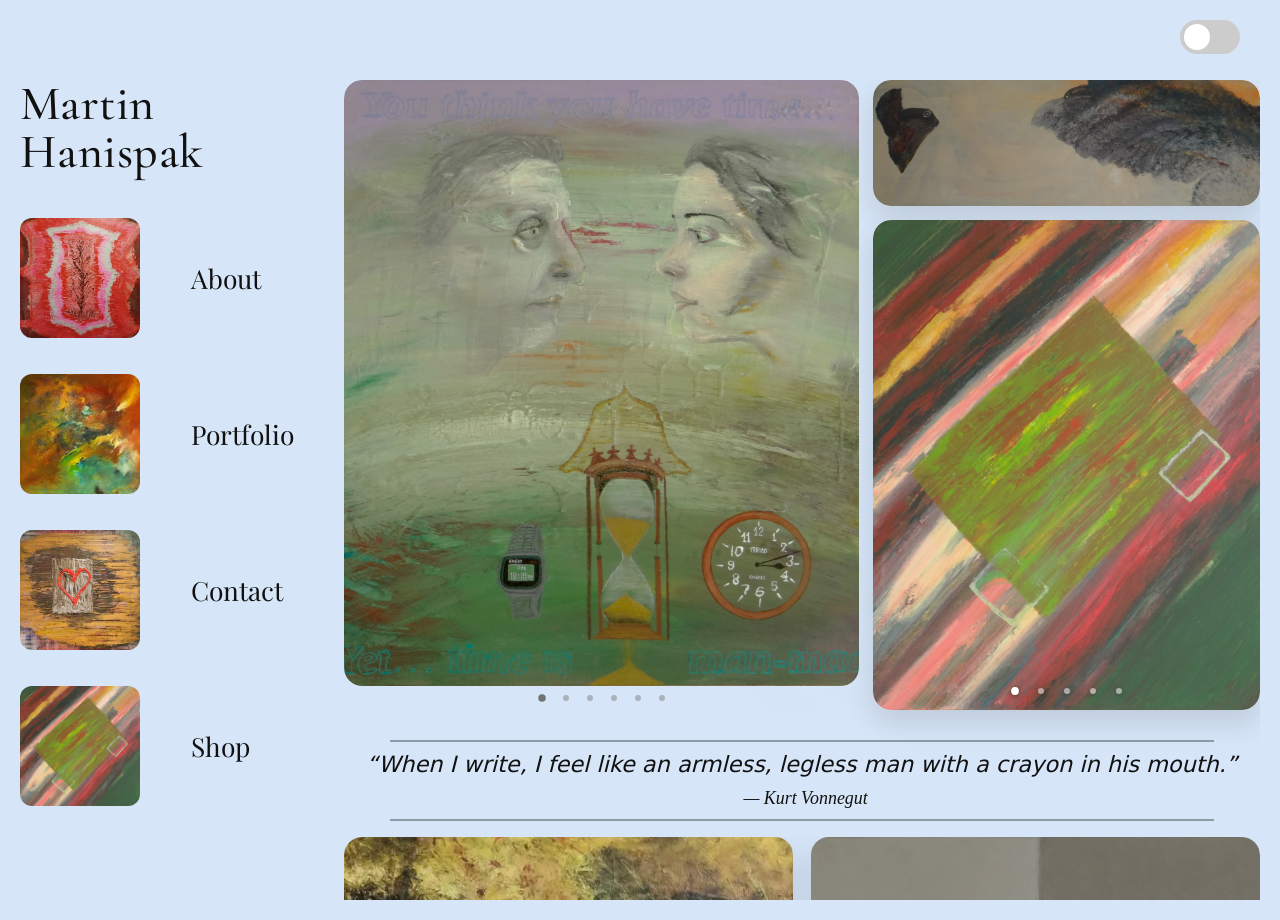
==== commit 7b2f4e82: "home page" ====
--- a/index.html
+++ b/index.html
@@ -98,25 +98,72 @@
         <div class="home-right">
             <div class="quote-section">
 
-<div class="slide">
-
-<div class="slideshow-image-frame">
-<img
-id="quote-image"
-src=""
-alt=""
-class="hero-image slideshow-layer">
-<img
-id="quote-image-next"
-src=""
-alt=""
-aria-hidden="true"
-class="hero-image slideshow-layer">
-</div>
-
-<div id="slideshow-dots" class="slideshow-dots" role="group" aria-label="Choose a featured artwork"></div>
-
-</div>
+                <div class="home-feature-stage" aria-label="Featured artworks">
+                    <div class="slide">
+                        <div class="slideshow-image-frame">
+                            <img
+                                id="quote-image"
+                                src=""
+                                alt="Featured artwork"
+                                class="hero-image slideshow-layer">
+                            <img
+                                id="quote-image-next"
+                                src=""
+                                alt="Featured artwork"
+                                aria-hidden="true"
+                                class="hero-image slideshow-layer">
+                        </div>
+                        <div
+                            id="slideshow-dots"
+                            class="slideshow-dots"
+                            role="group"
+                            aria-label="Choose a featured artwork"></div>
+                    </div>
+
+                    <div class="home-art-stack">
+                        <figure class="home-art-card home-art-card--banner">
+                            <img
+                                src="images/You are on the right track now, do not turn..webp"
+                                alt="You are on the right track now, do not turn"
+                                class="hero-image">
+                        </figure>
+
+                        <div
+                            class="home-art-card home-art-slideshow"
+                            role="group"
+                            aria-label="Artwork slideshow">
+                            <img
+                                src="images/Sliding square.jpg"
+                                alt="Sliding square painting by Martin Hanispak"
+                                class="hero-image home-art-slide is-visible">
+                            <img
+                                src="images/The Attack.jpg"
+                                alt=""
+                                aria-hidden="true"
+                                class="hero-image home-art-slide">
+                            <img
+                                src="images/Lost Acrylic on Canvas.webp"
+                                alt=""
+                                aria-hidden="true"
+                                class="hero-image home-art-slide">
+                            <img
+                                src="images/Rectangle of life.jpg"
+                                alt=""
+                                aria-hidden="true"
+                                class="hero-image home-art-slide">
+                            <img
+                                src="images/We have no user guide to life, so let's just do it"
+                                alt=""
+                                aria-hidden="true"
+                                class="hero-image home-art-slide">
+                            <div
+                                id="home-art-slideshow-dots"
+                                class="home-art-slideshow-dots"
+                                role="group"
+                                aria-label="Choose an artwork"></div>
+                        </div>
+                    </div>
+                </div>
 
 <div class="next-preview quote-preview">
 
@@ -180,7 +227,7 @@
     </div>
 </div>
 
-<script>
+    <script>
 const quotes = [
     { text: "Scars are the stories stitched into our skin. Marks of the battles we fought to win.", source: "Martin Hanispak" },
     { text: "The greatest enemy of knowledge is not ignorance, it is the illusion of knowledge.", attribution: "Stephen Hawking" },
@@ -240,6 +287,9 @@
     const showImage = () => {
         incomingImage.className = 'hero-image slideshow-layer ' + (img.imageClass || '');
         incomingImage.src = img.src;
+        incomingImage.alt = img.title + ', painting by Martin Hanispak';
+        incomingImage.removeAttribute('aria-hidden');
+        outgoingImage.setAttribute('aria-hidden', 'true');
         requestAnimationFrame(() => {
             incomingImage.classList.add('is-visible');
             outgoingImage.classList.remove('is-visible');
@@ -266,6 +316,63 @@
 showQuote();
 slideshowTimer = setInterval(showQuote, 3000);
 
+const homeArtSlides = [
+    { alt: 'Sliding square painting by Martin Hanispak' },
+    { alt: 'The Attack, painting by Martin Hanispak' },
+    { alt: 'Lost, acrylic on canvas by Martin Hanispak' },
+    { alt: 'Rectangle of Life, painting by Martin Hanispak' },
+    { alt: "We have no user guide to life, so let's just do it, painting by Martin Hanispak" }
+];
+const homeArtSlideElements = [...document.querySelectorAll('.home-art-slide')];
+const homeArtSlideshowDots = document.getElementById('home-art-slideshow-dots');
+let currentHomeArtSlide = 0;
+
+homeArtSlides.forEach((_, index) => {
+    const dot = document.createElement('button');
+    dot.type = 'button';
+    dot.className = 'home-art-slide-dot';
+    dot.dataset.slide = index;
+    dot.setAttribute('aria-label', `Show artwork ${index + 1}`);
+    dot.setAttribute('aria-pressed', String(index === currentHomeArtSlide));
+    if (index === currentHomeArtSlide) dot.classList.add('is-active');
+    homeArtSlideshowDots.appendChild(dot);
+});
+
+function showHomeArtSlide(index) {
+    const slideIndex = index % homeArtSlides.length;
+    if (slideIndex === currentHomeArtSlide) return;
+
+    const outgoingImage = homeArtSlideElements[currentHomeArtSlide];
+    const incomingImage = homeArtSlideElements[slideIndex];
+    const image = homeArtSlides[slideIndex];
+    incomingImage.alt = image.alt;
+    incomingImage.removeAttribute('aria-hidden');
+    incomingImage.classList.add('is-visible');
+    outgoingImage.classList.remove('is-visible');
+    outgoingImage.setAttribute('aria-hidden', 'true');
+    currentHomeArtSlide = slideIndex;
+
+    [...homeArtSlideshowDots.children].forEach((dot, dotIndex) => {
+        const isActive = dotIndex === slideIndex;
+        dot.classList.toggle('is-active', isActive);
+        dot.setAttribute('aria-pressed', String(isActive));
+    });
+}
+
+let homeArtSlideshowTimer = setInterval(() => {
+    showHomeArtSlide((currentHomeArtSlide + 1) % homeArtSlides.length);
+}, 5000);
+
+homeArtSlideshowDots.addEventListener('click', event => {
+    const dot = event.target.closest('button[data-slide]');
+    if (!dot) return;
+    clearInterval(homeArtSlideshowTimer);
+    showHomeArtSlide(Number(dot.dataset.slide));
+    homeArtSlideshowTimer = setInterval(() => {
+        showHomeArtSlide((currentHomeArtSlide + 1) % homeArtSlides.length);
+    }, 5000);
+});
+
 const right = document.querySelector('.home-right');
 const left = document.querySelector('.home-left');
 const thumbnails = left ? [...left.querySelectorAll('.item img')] : [];
--- a/style.css
+++ b/style.css
@@ -1,10 +1,10 @@
 @import url('https://fonts.googleapis.com/css2?family=Cormorant+Garamond:wght@400;500;600;700&family=Playfair+Display:wght@400;500;600;700&display=swap');
 
 :root {
-    --bg: #dce8f5;
+    --bg: #d6e5f7;
     --text: #111111;
     --muted: #666666;
-    --header-bg: #dce8f5;
+    --header-bg: #d6e5f7;
     --banner-bg: transparent;
     --banner-border: transparent;
     --field-bg: #ffffff;
@@ -700,6 +700,49 @@
     padding-bottom: 16px;
 }
 
+@media (min-width: 701px) and (max-width: 1000px) {
+    body.home-page .home-left {
+        flex-basis: 220px;
+        width: 220px;
+    }
+
+    body.home-page .item {
+        gap: 18px;
+        padding: 12px 0;
+    }
+
+    body.home-page .item img,
+    body.home-page .item:hover img {
+        width: 82px;
+        height: 82px;
+    }
+
+    body.home-page .home-feature-stage {
+        grid-template-columns: repeat(2, minmax(0, 1fr));
+        height: auto;
+        min-height: 0;
+    }
+
+    body.home-page .home-feature-stage .slide {
+        grid-column: 1 / -1;
+        height: 48vh;
+        min-height: 320px;
+    }
+
+    body.home-page .home-art-stack {
+        grid-column: 1 / -1;
+        display: flex;
+        flex-direction: column;
+        gap: 10px;
+    }
+
+    body.home-page .home-art-slideshow {
+        flex: 0 0 auto;
+        height: min(58vh, 500px);
+        min-height: 340px;
+    }
+}
+
 .home-page .quote-preview .quote-line,
 .home-page .quote-preview .quote-bottom {
     width: min(900px, 90%);
@@ -777,6 +820,178 @@
     margin-bottom: 20px;
     overflow: hidden;
     border-radius: 18px;
+}
+
+.home-page .home-feature-stage {
+    position: relative;
+    isolation: isolate;
+    display: grid;
+    grid-template-columns: minmax(0, 1.2fr) minmax(0, 0.9fr);
+    gap: 14px;
+    width: 100%;
+    height: min(70vh, 700px);
+    min-height: 420px;
+    margin-bottom: 30px;
+}
+
+.home-page .home-feature-stage::after {
+    content: "";
+    position: absolute;
+    inset: 0;
+    z-index: 2;
+    border-radius: 18px;
+    background-image:
+        radial-gradient(ellipse at 20% 30%, rgba(220, 245, 255, 0.18), transparent 42%),
+        radial-gradient(ellipse at 82% 72%, rgba(142, 196, 230, 0.16), transparent 46%),
+        linear-gradient(110deg, transparent 34%, rgba(205, 239, 250, 0.18) 50%, transparent 66%);
+    background-size: 100% 100%, 100% 100%, 220% 100%;
+    background-position: 0 0, 0 0, 0 0;
+    opacity: 0.22;
+    mix-blend-mode: screen;
+    pointer-events: none;
+    animation: winter-water-shift 18s ease-in-out infinite alternate;
+}
+
+@keyframes winter-water-shift {
+    to {
+        background-position: 0 0, 0 0, 100% 0;
+    }
+}
+
+.home-page .home-feature-stage .slide {
+    display: grid;
+    grid-template-columns: minmax(0, 1fr);
+    grid-template-rows: minmax(0, 1fr) 24px;
+    align-items: stretch;
+    min-width: 0;
+    min-height: 0;
+    padding: 0;
+}
+
+.home-page .home-feature-stage .slideshow-image-frame {
+    height: 100%;
+    min-height: 0;
+    max-height: none;
+    margin: 0;
+}
+
+.home-page .home-feature-stage .slideshow-dots {
+    position: relative;
+    z-index: 3;
+    gap: 4px;
+    margin: 0;
+}
+
+.home-page .home-feature-stage .slideshow-dot {
+    width: 20px;
+    height: 20px;
+}
+
+.home-page .home-art-stack {
+    display: flex;
+    flex-direction: column;
+    gap: 14px;
+    min-width: 0;
+    min-height: 0;
+}
+
+.home-page .home-art-card {
+    position: relative;
+    flex: 1 1 0;
+    min-width: 0;
+    min-height: 0;
+    margin: 0;
+    overflow: hidden;
+    border-radius: 18px;
+    background: var(--bg);
+    box-shadow: 0 12px 30px rgba(0, 0, 0, 0.12);
+}
+
+.home-page .home-art-card--banner {
+    flex: 0 0 auto;
+    height: auto;
+    aspect-ratio: 1000 / 325;
+}
+
+.home-page .home-art-slideshow {
+    flex: 1 1 0;
+}
+
+.home-page .home-art-card .hero-image {
+    width: 100%;
+    height: 100%;
+    min-height: 0;
+    max-height: none;
+    margin: 0;
+    padding: 0;
+    object-fit: cover;
+    box-shadow: none;
+}
+
+.home-page .home-art-slide {
+    position: absolute;
+    inset: 0;
+    opacity: 0;
+    transform: translateX(16px) scale(1.035);
+    filter: saturate(0.88) brightness(0.92);
+    transition:
+        opacity 0.75s ease,
+        transform 1.1s cubic-bezier(0.2, 0.7, 0.2, 1),
+        filter 0.75s ease;
+}
+
+.home-page .home-art-slide.is-visible {
+    opacity: 1;
+    transform: translateX(0) scale(1);
+    filter: none;
+}
+
+.home-page .home-art-slideshow-dots {
+    position: absolute;
+    right: 0;
+    bottom: 8px;
+    left: 0;
+    z-index: 4;
+    display: flex;
+    justify-content: center;
+    gap: 4px;
+}
+
+.home-page .home-art-slide-dot {
+    display: grid;
+    place-items: center;
+    width: 22px;
+    height: 22px;
+    padding: 0;
+    border: 0;
+    background: transparent;
+    cursor: pointer;
+}
+
+.home-page .home-art-slide-dot::before {
+    content: "";
+    width: 6px;
+    height: 6px;
+    border-radius: 50%;
+    background: #fff;
+    opacity: 0.5;
+    box-shadow: 0 1px 4px rgba(0, 0, 0, 0.5);
+    transition: opacity 0.2s ease, transform 0.2s ease;
+}
+
+.home-page .home-art-slide-dot.is-active::before,
+.home-page .home-art-slide-dot:hover::before {
+    opacity: 1;
+}
+
+.home-page .home-art-slide-dot.is-active::before {
+    transform: scale(1.3);
+}
+
+.home-page .home-art-slide-dot:focus-visible {
+    outline: 2px solid #fff;
+    outline-offset: -2px;
+    border-radius: 50%;
 }
 
 .home-page .slideshow-image-frame .slideshow-layer {
@@ -1039,6 +1254,33 @@
         overflow: visible;
     }
 
+    body.home-page .home-feature-stage {
+        grid-template-columns: repeat(2, minmax(0, 1fr));
+        height: auto;
+        min-height: 0;
+        gap: 10px;
+    }
+
+    body.home-page .home-feature-stage .slide {
+        grid-column: 1 / -1;
+        height: 64vh;
+        min-height: 300px;
+    }
+
+    body.home-page .home-art-stack {
+        grid-column: 1 / -1;
+        display: flex;
+        flex-direction: column;
+        gap: 10px;
+    }
+
+    body.home-page .home-art-slideshow {
+        flex: 0 0 auto;
+        height: auto;
+        min-height: 0;
+        aspect-ratio: 0.9;
+    }
+
     body.home-page .item {
         gap: 12px;
         padding: 12px 0;
@@ -1131,3 +1373,15 @@
         margin-bottom: 6px;
     }
 }
+
+@media (prefers-reduced-motion: reduce) {
+    .home-page .home-feature-stage::after {
+        display: none;
+    }
+
+    .home-page .home-art-slide {
+        transition: none;
+        transform: none;
+        filter: none;
+    }
+}
